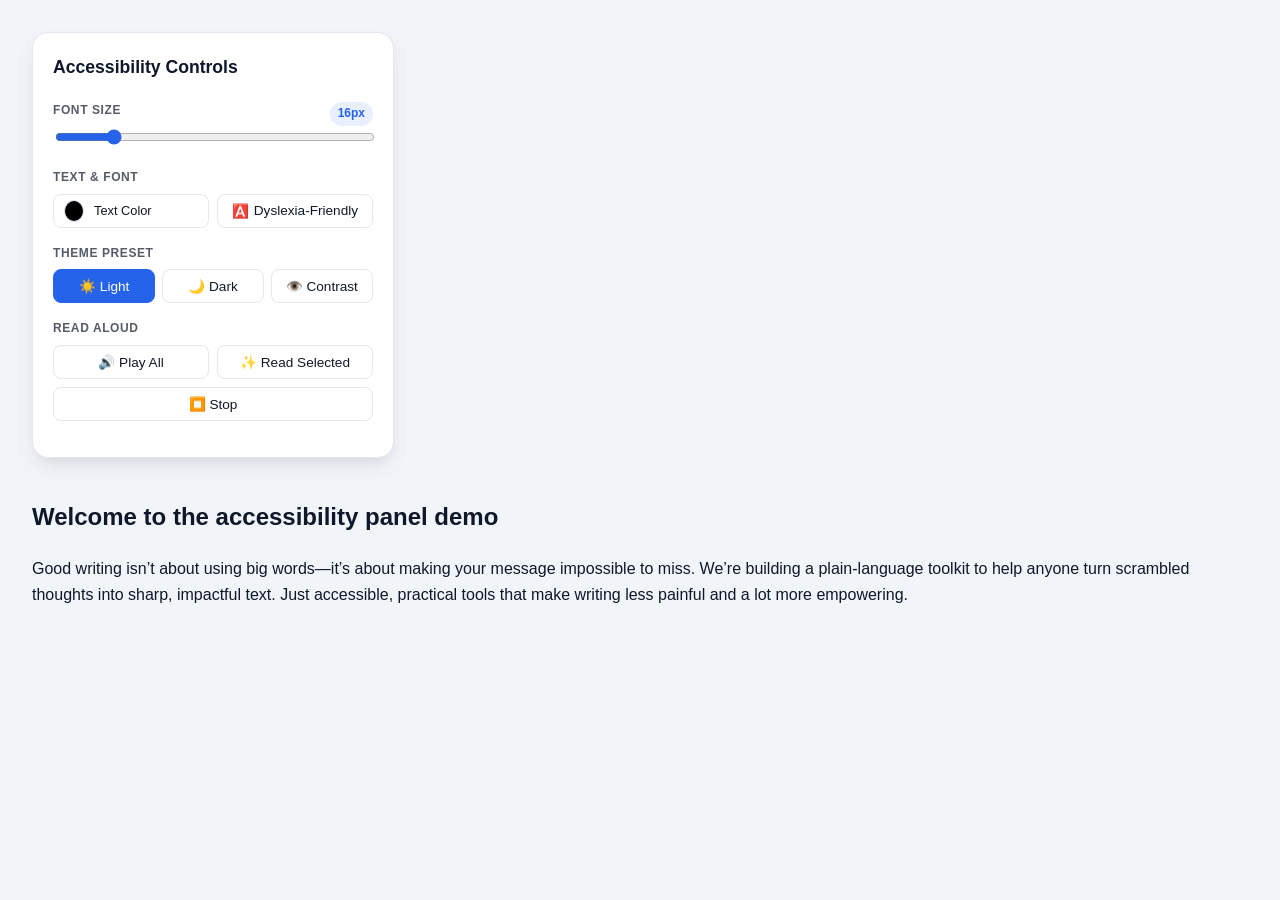
==== index.html @ fb42e6f3 "Add my project files Add  index.html script.js styles.css" ====
<!DOCTYPE html>
<html lang="en">
<head>
  <meta charset="UTF-8">
  <meta name="viewport" content="width=device-width, initial-scale=1.0">
  <title>Accessibility Controls</title>
  <!-- OpenDyslexic Font CDN -->
  <link rel="stylesheet" href="https://fonts.cdnfonts.com/css/open-dyslexic">
  <!-- Local Styles -->
  <link rel="stylesheet" href="styles.css">
</head>
<body>

  <!-- Floating Modern Accessibility Widget -->
  <aside id="accessibility-panel" aria-label="Accessibility Settings">
    <div class="panel-header">
      <h3>Accessibility Controls</h3>
    </div>

    <!-- Font Controls Row -->
    <div class="control-section">
      <div class="field-row">
        <label for="font-slider">Font Size</label>
        <span id="font-size-val" class="badge">16px</span>
      </div>
      <input type="range" id="font-slider" min="14" max="26" value="16">
    </div>

    <!-- Color & Dyslexia Quick Controls -->
    <div class="control-section">
      <label class="section-label">Text & Font</label>
      <div class="grid-2">
        <div class="color-picker-wrapper">
          <input type="color" id="color-picker" value="#000000">
          <span>Text Color</span>
        </div>
        <button id="btn-dyslexia" class="panel-btn" aria-pressed="false">
          <span>🅰️️</span> Dyslexia-Friendly
        </button>
      </div>
    </div>

    <!-- Theme Presets -->
    <div class="control-section">
      <label class="section-label">Theme Preset</label>
      <div class="btn-group">
        <button id="btn-light" class="panel-btn active">☀️ Light</button>
        <button id="btn-dark" class="panel-btn">🌙 Dark</button>
        <button id="btn-contrast" class="panel-btn">👁️️ Contrast</button>
      </div>
    </div>

    <!-- Speech Controls -->
    <div class="control-section">
      <label class="section-label">Read Aloud</label>
      <div class="grid-2">
        <button id="btn-speak" class="panel-btn primary-btn">🔊 Play All</button>
        <button id="btn-speak-selected" class="panel-btn">✨ Read Selected</button>
      </div>
      <div style="margin-top: 0.5rem;">
        <button id="btn-stop" class="panel-btn" style="width: 100%;">⏹️ Stop</button>
      </div>
    </div>
  </aside>

  <!-- Sample Content Area -->
  <main id="content">
    <h2>Welcome to the accessibility panel demo</h2>
    <p>Good writing isn’t about using big words—it’s about making your message impossible to miss. We’re building a plain-language toolkit to help anyone turn scrambled thoughts into sharp, impactful text. Just accessible, practical tools that make writing less painful and a lot more empowering.</p>
  </main>

  <script src="script.js"></script>
</body>
</html>
---- styles.css ----
:root {
  --font-size: 16px;
  --bg-color: #f1f5f9;
  --panel-bg: #ffffff;
  --text-color: #0f172a;
  --border-color: #e2e8f0;
  --accent-color: #2563eb;
  --accent-hover: #1d4ed8;
  --font-family: -apple-system, BlinkMacSystemFont, "Segoe UI", Roboto, Helvetica, Arial, sans-serif;
}

body {
  font-size: var(--font-size);
  background-color: var(--bg-color);
  color: var(--custom-text-color, var(--text-color));
  font-family: var(--font-family);
  transition: background-color 0.25s ease, color 0.25s ease;
  margin: 0;
  padding: 2rem;
  line-height: 1.6;
}

/* Themes */
body.dark-mode {
  --bg-color: #0f172a;
  --panel-bg: #1e293b;
  --text-color: #f8fafc;
  --border-color: #334155;
  --accent-color: #3b82f6;
}

body.high-contrast {
  --bg-color: #000000;
  --panel-bg: #000000;
  --text-color: #ffff00;
  --border-color: #ffff00;
  --accent-color: #ffff00;
}

body.dyslexic-font {
  --font-family: 'OpenDyslexic', 'Comic Sans MS', sans-serif !important;
}

/* Card Aesthetics */
#accessibility-panel {
  background: var(--panel-bg);
  border: 1px solid var(--border-color);
  border-radius: 16px;
  padding: 1.25rem;
  width: 320px;
  box-shadow: 0 10px 25px -5px rgba(0, 0, 0, 0.1), 0 8px 10px -6px rgba(0, 0, 0, 0.05);
  margin-bottom: 2.5rem;
}

.panel-header {
  display: flex;
  align-items: center;
  gap: 0.5rem;
  margin-bottom: 1.25rem;
}

.panel-header h3 {
  margin: 0;
  font-size: 1.1rem;
  font-weight: 700;
  color: var(--text-color);
}

.control-section {
  margin-bottom: 1rem;
}

.section-label, .field-row label {
  display: block;
  font-size: 0.75rem;
  text-transform: uppercase;
  letter-spacing: 0.05em;
  font-weight: 700;
  opacity: 0.7;
  margin-bottom: 0.4rem;
}

.field-row {
  display: flex;
  justify-content: space-between;
  align-items: center;
}

.badge {
  background: rgba(37, 99, 235, 0.1);
  color: var(--accent-color);
  font-size: 0.75rem;
  font-weight: 600;
  padding: 2px 8px;
  border-radius: 12px;
}

/* Layout Grids */
.grid-2 {
  display: grid;
  grid-template-columns: 1fr 1fr;
  gap: 0.5rem;
}

.btn-group {
  display: flex;
  gap: 0.4rem;
}

/* Buttons */
.panel-btn {
  background: transparent;
  color: var(--text-color);
  border: 1px solid var(--border-color);
  padding: 0.5rem 0.75rem;
  border-radius: 8px;
  cursor: pointer;
  font-size: 0.85rem;
  font-weight: 500;
  transition: all 0.15s ease-in-out;
  display: flex;
  align-items: center;
  justify-content: center;
  gap: 0.3rem;
  flex: 1;
}

.panel-btn:hover {
  border-color: var(--accent-color);
  background: rgba(37, 99, 235, 0.05);
}

.panel-btn.active, .panel-btn[aria-pressed="true"] {
  background: var(--accent-color);
  color: #ffffff;
  border-color: var(--accent-color);
}

body.high-contrast .panel-btn.active,
body.high-contrast .panel-btn[aria-pressed="true"] {
  background: #ffff00;
  color: #000000;
}

/* Inputs */
input[type="range"] {
  width: 100%;
  accent-color: var(--accent-color);
  cursor: pointer;
}

.color-picker-wrapper {
  display: flex;
  align-items: center;
  gap: 0.5rem;
  border: 1px solid var(--border-color);
  border-radius: 8px;
  padding: 0.25rem 0.5rem;
  font-size: 0.8rem;
  font-weight: 500;
}

input[type="color"] {
  -webkit-appearance: none;
  border: none;
  width: 24px;
  height: 24px;
  border-radius: 50%;
  cursor: pointer;
  background: none;
}

input[type="color"]::-webkit-color-swatch-wrapper {
  padding: 0;
}

input[type="color"]::-webkit-color-swatch {
  border: 1px solid var(--border-color);
  border-radius: 50%;
}
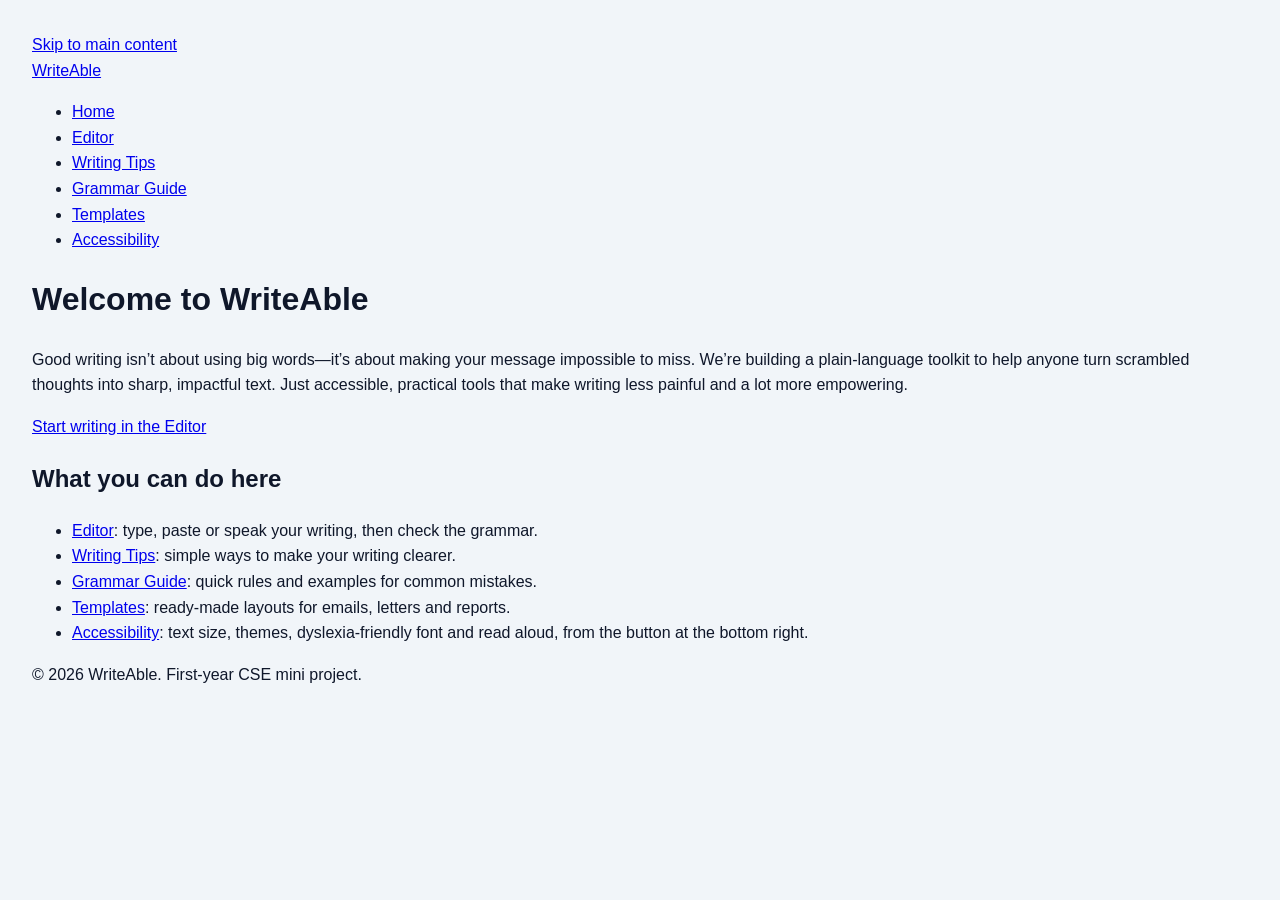
==== commit 532e47e6: "Update index.html" ====
--- a/index.html
+++ b/index.html
@@ -2,73 +2,50 @@
 <html lang="en">
 <head>
   <meta charset="UTF-8">
-  <meta name="viewport" content="width=device-width, initial-scale=1.0">
-  <title>Accessibility Controls</title>
-  <!-- OpenDyslexic Font CDN -->
-  <link rel="stylesheet" href="https://fonts.cdnfonts.com/css/open-dyslexic">
-  <!-- Local Styles -->
-  <link rel="stylesheet" href="styles.css">
+  <meta name="viewport" content="width=device-width, initial-scale=1">
+  <title>Home | WriteAble</title>
+  <link rel="stylesheet" href="css/styles.css">
+  <link rel="stylesheet" href="css/accessibility.css">
+  <script src="js/accessibility.js" defer></script>
 </head>
 <body>
+  <a class="skip-link" href="#main">Skip to main content</a>
 
-  <!-- Floating Modern Accessibility Widget -->
-  <aside id="accessibility-panel" aria-label="Accessibility Settings">
-    <div class="panel-header">
-      <h3>Accessibility Controls</h3>
-    </div>
+  <header>
+    <a class="brand" href="index.html">WriteAble</a>
+    <nav aria-label="Main navigation">
+      <ul>
+        <li><a href="index.html" aria-current="page">Home</a></li>
+        <li><a href="editor.html">Editor</a></li>
+        <li><a href="pages/writing-tips.html">Writing Tips</a></li>
+        <li><a href="pages/grammar-guide.html">Grammar Guide</a></li>
+        <li><a href="pages/templates.html">Templates</a></li>
+        <li><a href="pages/accessibility-guide.html">Accessibility</a></li>
+      </ul>
+    </nav>
+  </header>
 
-    <!-- Font Controls Row -->
-    <div class="control-section">
-      <div class="field-row">
-        <label for="font-slider">Font Size</label>
-        <span id="font-size-val" class="badge">16px</span>
-      </div>
-      <input type="range" id="font-slider" min="14" max="26" value="16">
-    </div>
+  <main id="main" tabindex="-1">
+    <h1>Welcome to WriteAble</h1>
+    <p>Good writing isn’t about using big words—it’s about making your message impossible to miss. We’re building a
+       plain-language toolkit to help anyone turn scrambled thoughts into sharp, impactful text. Just accessible,
+       practical tools that make writing less painful and a lot more empowering.</p>
 
-    <!-- Color & Dyslexia Quick Controls -->
-    <div class="control-section">
-      <label class="section-label">Text & Font</label>
-      <div class="grid-2">
-        <div class="color-picker-wrapper">
-          <input type="color" id="color-picker" value="#000000">
-          <span>Text Color</span>
-        </div>
-        <button id="btn-dyslexia" class="panel-btn" aria-pressed="false">
-          <span>🅰️️</span> Dyslexia-Friendly
-        </button>
-      </div>
-    </div>
+    <p><a class="btn" href="editor.html">Start writing in the Editor</a></p>
 
-    <!-- Theme Presets -->
-    <div class="control-section">
-      <label class="section-label">Theme Preset</label>
-      <div class="btn-group">
-        <button id="btn-light" class="panel-btn active">☀️ Light</button>
-        <button id="btn-dark" class="panel-btn">🌙 Dark</button>
-        <button id="btn-contrast" class="panel-btn">👁️️ Contrast</button>
-      </div>
-    </div>
-
-    <!-- Speech Controls -->
-    <div class="control-section">
-      <label class="section-label">Read Aloud</label>
-      <div class="grid-2">
-        <button id="btn-speak" class="panel-btn primary-btn">🔊 Play All</button>
-        <button id="btn-speak-selected" class="panel-btn">✨ Read Selected</button>
-      </div>
-      <div style="margin-top: 0.5rem;">
-        <button id="btn-stop" class="panel-btn" style="width: 100%;">⏹️ Stop</button>
-      </div>
-    </div>
-  </aside>
-
-  <!-- Sample Content Area -->
-  <main id="content">
-    <h2>Welcome to the accessibility panel demo</h2>
-    <p>Good writing isn’t about using big words—it’s about making your message impossible to miss. We’re building a plain-language toolkit to help anyone turn scrambled thoughts into sharp, impactful text. Just accessible, practical tools that make writing less painful and a lot more empowering.</p>
+    <h2>What you can do here</h2>
+    <ul>
+      <li><a href="editor.html">Editor</a>: type, paste or speak your writing, then check the grammar.</li>
+      <li><a href="pages/writing-tips.html">Writing Tips</a>: simple ways to make your writing clearer.</li>
+      <li><a href="pages/grammar-guide.html">Grammar Guide</a>: quick rules and examples for common mistakes.</li>
+      <li><a href="pages/templates.html">Templates</a>: ready-made layouts for emails, letters and reports.</li>
+      <li><a href="pages/accessibility-guide.html">Accessibility</a>: text size, themes, dyslexia-friendly font and
+          read aloud, from the button at the bottom right.</li>
+    </ul>
   </main>
 
-  <script src="script.js"></script>
+  <footer>
+    <p>&copy; 2026 WriteAble. First-year CSE mini project.</p>
+  </footer>
 </body>
-</html>+</html>
--- a/css/styles.css
+++ b/css/styles.css
@@ -0,0 +1,180 @@
+:root {
+  --font-size: 16px;
+  --bg-color: #f1f5f9;
+  --panel-bg: #ffffff;
+  --text-color: #0f172a;
+  --border-color: #e2e8f0;
+  --accent-color: #2563eb;
+  --accent-hover: #1d4ed8;
+  --font-family: -apple-system, BlinkMacSystemFont, "Segoe UI", Roboto, Helvetica, Arial, sans-serif;
+}
+
+body {
+  font-size: var(--font-size);
+  background-color: var(--bg-color);
+  color: var(--custom-text-color, var(--text-color));
+  font-family: var(--font-family);
+  transition: background-color 0.25s ease, color 0.25s ease;
+  margin: 0;
+  padding: 2rem;
+  line-height: 1.6;
+}
+
+/* Themes */
+body.dark-mode {
+  --bg-color: #0f172a;
+  --panel-bg: #1e293b;
+  --text-color: #f8fafc;
+  --border-color: #334155;
+  --accent-color: #3b82f6;
+}
+
+body.high-contrast {
+  --bg-color: #000000;
+  --panel-bg: #000000;
+  --text-color: #ffff00;
+  --border-color: #ffff00;
+  --accent-color: #ffff00;
+}
+
+body.dyslexic-font {
+  --font-family: 'OpenDyslexic', 'Comic Sans MS', sans-serif !important;
+}
+
+/* Card Aesthetics */
+#accessibility-panel {
+  background: var(--panel-bg);
+  border: 1px solid var(--border-color);
+  border-radius: 16px;
+  padding: 1.25rem;
+  width: 320px;
+  box-shadow: 0 10px 25px -5px rgba(0, 0, 0, 0.1), 0 8px 10px -6px rgba(0, 0, 0, 0.05);
+  margin-bottom: 2.5rem;
+}
+
+.panel-header {
+  display: flex;
+  align-items: center;
+  gap: 0.5rem;
+  margin-bottom: 1.25rem;
+}
+
+.panel-header h3 {
+  margin: 0;
+  font-size: 1.1rem;
+  font-weight: 700;
+  color: var(--text-color);
+}
+
+.control-section {
+  margin-bottom: 1rem;
+}
+
+.section-label, .field-row label {
+  display: block;
+  font-size: 0.75rem;
+  text-transform: uppercase;
+  letter-spacing: 0.05em;
+  font-weight: 700;
+  opacity: 0.7;
+  margin-bottom: 0.4rem;
+}
+
+.field-row {
+  display: flex;
+  justify-content: space-between;
+  align-items: center;
+}
+
+.badge {
+  background: rgba(37, 99, 235, 0.1);
+  color: var(--accent-color);
+  font-size: 0.75rem;
+  font-weight: 600;
+  padding: 2px 8px;
+  border-radius: 12px;
+}
+
+/* Layout Grids */
+.grid-2 {
+  display: grid;
+  grid-template-columns: 1fr 1fr;
+  gap: 0.5rem;
+}
+
+.btn-group {
+  display: flex;
+  gap: 0.4rem;
+}
+
+/* Buttons */
+.panel-btn {
+  background: transparent;
+  color: var(--text-color);
+  border: 1px solid var(--border-color);
+  padding: 0.5rem 0.75rem;
+  border-radius: 8px;
+  cursor: pointer;
+  font-size: 0.85rem;
+  font-weight: 500;
+  transition: all 0.15s ease-in-out;
+  display: flex;
+  align-items: center;
+  justify-content: center;
+  gap: 0.3rem;
+  flex: 1;
+}
+
+.panel-btn:hover {
+  border-color: var(--accent-color);
+  background: rgba(37, 99, 235, 0.05);
+}
+
+.panel-btn.active, .panel-btn[aria-pressed="true"] {
+  background: var(--accent-color);
+  color: #ffffff;
+  border-color: var(--accent-color);
+}
+
+body.high-contrast .panel-btn.active,
+body.high-contrast .panel-btn[aria-pressed="true"] {
+  background: #ffff00;
+  color: #000000;
+}
+
+/* Inputs */
+input[type="range"] {
+  width: 100%;
+  accent-color: var(--accent-color);
+  cursor: pointer;
+}
+
+.color-picker-wrapper {
+  display: flex;
+  align-items: center;
+  gap: 0.5rem;
+  border: 1px solid var(--border-color);
+  border-radius: 8px;
+  padding: 0.25rem 0.5rem;
+  font-size: 0.8rem;
+  font-weight: 500;
+}
+
+input[type="color"] {
+  -webkit-appearance: none;
+  border: none;
+  width: 24px;
+  height: 24px;
+  border-radius: 50%;
+  cursor: pointer;
+  background: none;
+}
+
+input[type="color"]::-webkit-color-swatch-wrapper {
+  padding: 0;
+}
+
+input[type="color"]::-webkit-color-swatch {
+  border: 1px solid var(--border-color);
+  border-radius: 50%;
+}
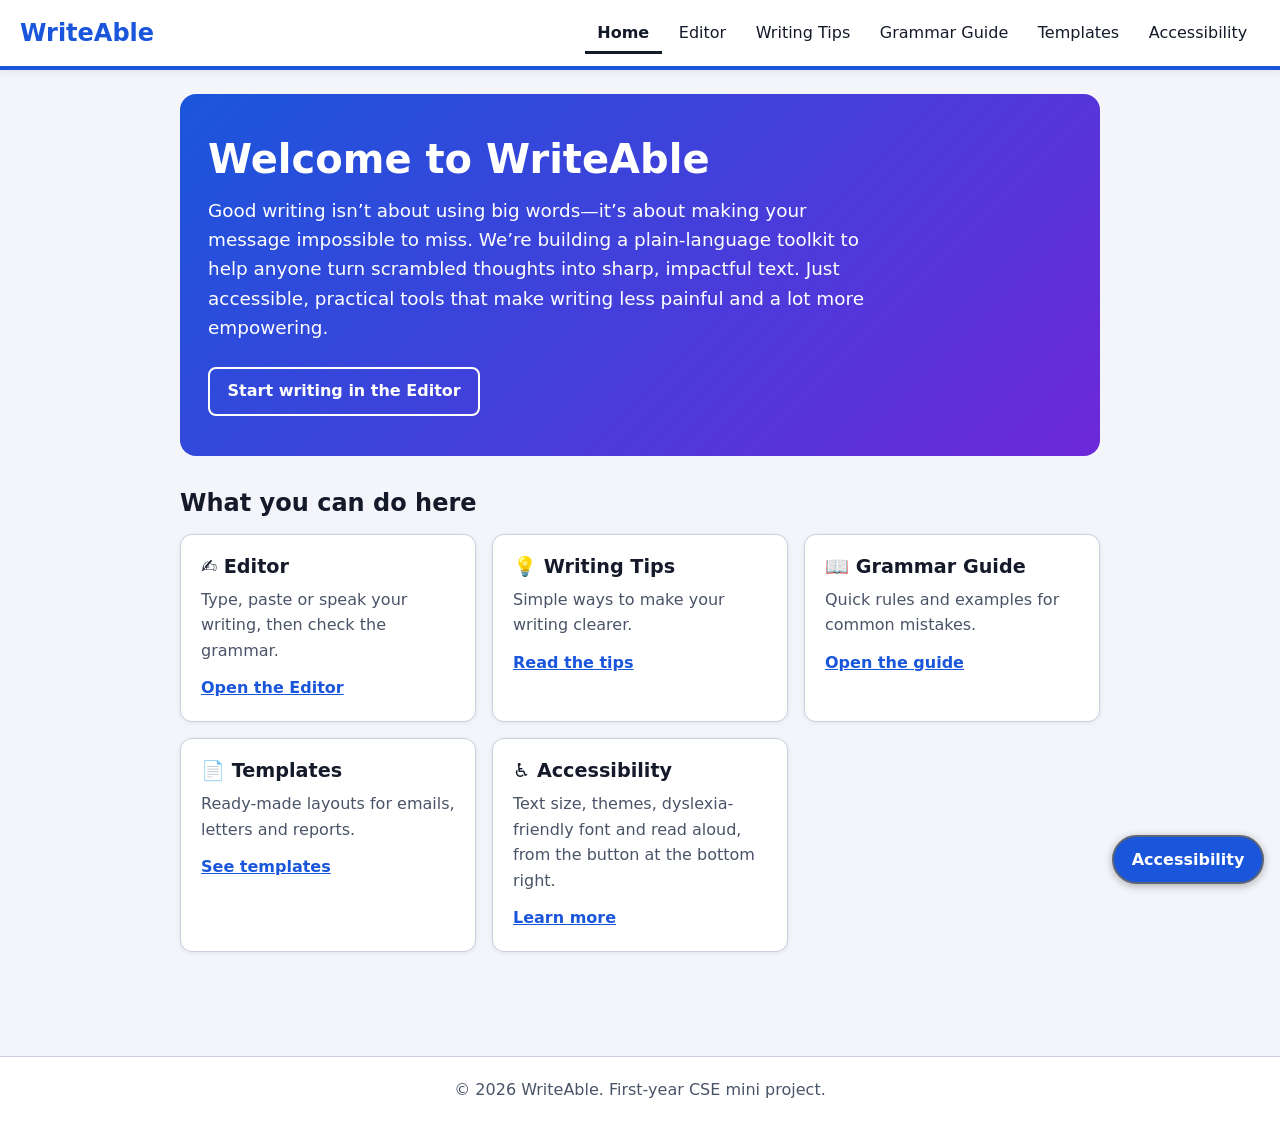
==== commit b6425085: "Update index.html" ====
--- a/index.html
+++ b/index.html
@@ -26,22 +26,46 @@
   </header>
 
   <main id="main" tabindex="-1">
-    <h1>Welcome to WriteAble</h1>
-    <p>Good writing isn’t about using big words—it’s about making your message impossible to miss. We’re building a
-       plain-language toolkit to help anyone turn scrambled thoughts into sharp, impactful text. Just accessible,
-       practical tools that make writing less painful and a lot more empowering.</p>
-
-    <p><a class="btn" href="editor.html">Start writing in the Editor</a></p>
+    <section class="hero">
+      <h1>Welcome to WriteAble</h1>
+      <p>Good writing isn’t about using big words—it’s about making your message impossible to miss. We’re building a
+         plain-language toolkit to help anyone turn scrambled thoughts into sharp, impactful text. Just accessible,
+         practical tools that make writing less painful and a lot more empowering.</p>
+      <a class="btn" href="editor.html">Start writing in the Editor</a>
+    </section>
 
     <h2>What you can do here</h2>
-    <ul>
-      <li><a href="editor.html">Editor</a>: type, paste or speak your writing, then check the grammar.</li>
-      <li><a href="pages/writing-tips.html">Writing Tips</a>: simple ways to make your writing clearer.</li>
-      <li><a href="pages/grammar-guide.html">Grammar Guide</a>: quick rules and examples for common mistakes.</li>
-      <li><a href="pages/templates.html">Templates</a>: ready-made layouts for emails, letters and reports.</li>
-      <li><a href="pages/accessibility-guide.html">Accessibility</a>: text size, themes, dyslexia-friendly font and
-          read aloud, from the button at the bottom right.</li>
-    </ul>
+    <div class="cards">
+      <article class="card">
+        <h3><span aria-hidden="true">✍️</span> Editor</h3>
+        <p>Type, paste or speak your writing, then check the grammar.</p>
+        <a href="editor.html">Open the Editor</a>
+      </article>
+
+      <article class="card">
+        <h3><span aria-hidden="true">💡</span> Writing Tips</h3>
+        <p>Simple ways to make your writing clearer.</p>
+        <a href="pages/writing-tips.html">Read the tips</a>
+      </article>
+
+      <article class="card">
+        <h3><span aria-hidden="true">📖</span> Grammar Guide</h3>
+        <p>Quick rules and examples for common mistakes.</p>
+        <a href="pages/grammar-guide.html">Open the guide</a>
+      </article>
+
+      <article class="card">
+        <h3><span aria-hidden="true">📄</span> Templates</h3>
+        <p>Ready-made layouts for emails, letters and reports.</p>
+        <a href="pages/templates.html">See templates</a>
+      </article>
+
+      <article class="card">
+        <h3><span aria-hidden="true">♿</span> Accessibility</h3>
+        <p>Text size, themes, dyslexia-friendly font and read aloud, from the button at the bottom right.</p>
+        <a href="pages/accessibility-guide.html">Learn more</a>
+      </article>
+    </div>
   </main>
 
   <footer>
--- a/css/styles.css
+++ b/css/styles.css
@@ -1,180 +1,309 @@
+/* =====================================================================
+   WriteAble - main site styles
+   Header, navigation, page layout, buttons, voice-input row, footer.
+   Loaded first on every page. Other files add to it:
+     editor.css         -> editor page
+     pages.css          -> pages/ content pages
+     accessibility.css  -> Accessibility button, themes, text size
+   ===================================================================== */
+
 :root {
-  --font-size: 16px;
-  --bg-color: #f1f5f9;
-  --panel-bg: #ffffff;
-  --text-color: #0f172a;
-  --border-color: #e2e8f0;
-  --accent-color: #2563eb;
-  --accent-hover: #1d4ed8;
-  --font-family: -apple-system, BlinkMacSystemFont, "Segoe UI", Roboto, Helvetica, Arial, sans-serif;
+  --bg: #f3f5fa;
+  --surface: #ffffff;
+  --text: #141a2a;
+  --muted: #4a5468;
+  --primary: #1a56db;
+  --primary-dark: #1543b0;
+  --border: #c9d0de;
+  --danger: #b3261e;
+}
+
+*,
+*::before,
+*::after {
+  box-sizing: border-box;
+}
+
+[hidden] {
+  display: none !important;
 }
 
 body {
-  font-size: var(--font-size);
-  background-color: var(--bg-color);
-  color: var(--custom-text-color, var(--text-color));
-  font-family: var(--font-family);
-  transition: background-color 0.25s ease, color 0.25s ease;
   margin: 0;
-  padding: 2rem;
+  font-family: "Segoe UI", system-ui, -apple-system, Roboto, Arial, sans-serif;
   line-height: 1.6;
-}
-
-/* Themes */
-body.dark-mode {
-  --bg-color: #0f172a;
-  --panel-bg: #1e293b;
-  --text-color: #f8fafc;
-  --border-color: #334155;
-  --accent-color: #3b82f6;
-}
-
-body.high-contrast {
-  --bg-color: #000000;
-  --panel-bg: #000000;
-  --text-color: #ffff00;
-  --border-color: #ffff00;
-  --accent-color: #ffff00;
-}
-
-body.dyslexic-font {
-  --font-family: 'OpenDyslexic', 'Comic Sans MS', sans-serif !important;
-}
-
-/* Card Aesthetics */
-#accessibility-panel {
-  background: var(--panel-bg);
-  border: 1px solid var(--border-color);
-  border-radius: 16px;
+  background: var(--bg);
+  color: var(--text);
+  display: flex;
+  flex-direction: column;
+  min-height: 100vh;
+}
+
+/* ---------- skip link (shows only when focused with the keyboard) ---------- */
+.skip-link {
+  position: absolute;
+  left: 0.5rem;
+  top: -4rem;
+  z-index: 10000;
+  padding: 0.6rem 1rem;
+  background: #000000;
+  color: #ffffff;
+  border: 2px solid #ffffff;
+  border-radius: 0.5rem;
+  text-decoration: none;
+}
+
+.skip-link:focus {
+  top: 0.5rem;
+}
+
+/* ---------- header and navigation ---------- */
+header {
+  display: flex;
+  flex-wrap: wrap;
+  align-items: center;
+  justify-content: space-between;
+  gap: 0.75rem 1.5rem;
+  padding: 0.75rem 1.25rem;
+  background: var(--surface);
+  border-bottom: 1px solid var(--border);
+}
+
+.brand {
+  font-size: 1.5rem;
+  font-weight: 800;
+  color: var(--primary);
+  text-decoration: none;
+}
+
+nav ul {
+  display: flex;
+  flex-wrap: wrap;
+  gap: 0.25rem;
+  margin: 0;
+  padding: 0;
+  list-style: none;
+}
+
+nav a {
+  display: inline-block;
+  padding: 0.5rem 0.8rem;
+  color: var(--text);
+  font-weight: 500;
+  text-decoration: none;
+}
+
+nav a:hover {
+  text-decoration: underline;
+}
+
+/* the page you are on: a bar under the link (works in every theme) */
+nav a[aria-current="page"] {
+  font-weight: 700;
+  box-shadow: inset 0 -3px 0 currentColor;
+}
+
+/* ---------- page content ---------- */
+main {
+  flex: 1 0 auto;
+  width: 100%;
+  max-width: 60rem;
+  margin: 0 auto;
+  padding: 1.5rem 1.25rem 2.5rem;
+}
+
+main:focus {
+  outline: none;
+}
+
+h1,
+h2,
+h3 {
+  line-height: 1.25;
+}
+
+h1 {
+  font-size: 2rem;
+  margin: 0 0 1rem;
+}
+
+h2 {
+  font-size: 1.5rem;
+  margin: 1.75rem 0 0.75rem;
+}
+
+a {
+  color: var(--primary);
+}
+
+:focus-visible {
+  outline: 3px solid var(--primary);
+  outline-offset: 2px;
+}
+
+/* ---------- buttons ---------- */
+button {
+  display: inline-block;
+  min-height: 44px;
+  padding: 0.6rem 1.1rem;
+  font: inherit;
+  font-weight: 600;
+  color: #ffffff;
+  background: var(--primary);
+  border: 2px solid var(--primary);
+  border-radius: 0.5rem;
+  cursor: pointer;
+}
+
+button:hover:not(:disabled) {
+  background: var(--primary-dark);
+  border-color: var(--primary-dark);
+}
+
+button:disabled {
+  opacity: 0.6;
+  cursor: not-allowed;
+}
+
+/* a link that looks like a button (home page "Start writing") */
+a.btn {
+  display: inline-block;
+  padding: 0.6rem 1.1rem;
+  font-weight: 600;
+  color: var(--primary);
+  border: 2px solid currentColor;
+  border-radius: 0.5rem;
+  text-decoration: none;
+}
+
+a.btn:hover {
+  text-decoration: underline;
+}
+
+/* ---------- voice input row (Editor page) ---------- */
+.voice-row {
+  display: flex;
+  flex-wrap: wrap;
+  align-items: center;
+  gap: 1rem;
+  margin: 1rem 0;
+}
+
+button.btn.is-listening {
+  background: var(--danger);
+  border-color: var(--danger);
+}
+
+.listening {
+  color: var(--danger);
+  font-weight: 700;
+}
+
+.msg {
+  margin: 0.75rem 0;
+  padding: 0.6rem 0.9rem;
+  border: 2px solid currentColor;
+  border-radius: 0.5rem;
+}
+
+/* ---------- basic editor layout (editor.css can refine it) ---------- */
+textarea {
+  display: block;
+  width: 100%;
+  padding: 0.75rem;
+  font: inherit;
+  color: var(--text);
+  background: var(--surface);
+  border: 2px solid var(--border);
+  border-radius: 0.5rem;
+}
+
+.editor-buttons {
+  display: flex;
+  flex-wrap: wrap;
+  gap: 0.75rem;
+  margin: 0.75rem 0;
+}
+
+.writing-counts {
+  display: flex;
+  flex-wrap: wrap;
+  gap: 1.5rem;
+  margin: 0.5rem 0;
+}
+
+/* ---------- footer ---------- */
+footer {
+  margin-top: 2rem;
   padding: 1.25rem;
-  width: 320px;
-  box-shadow: 0 10px 25px -5px rgba(0, 0, 0, 0.1), 0 8px 10px -6px rgba(0, 0, 0, 0.05);
-  margin-bottom: 2.5rem;
-}
-
-.panel-header {
-  display: flex;
-  align-items: center;
-  gap: 0.5rem;
-  margin-bottom: 1.25rem;
-}
-
-.panel-header h3 {
+  text-align: center;
+  color: var(--muted);
+  background: var(--surface);
+  border-top: 1px solid var(--border);
+}
+
+footer p {
   margin: 0;
-  font-size: 1.1rem;
-  font-weight: 700;
-  color: var(--text-color);
-}
-
-.control-section {
-  margin-bottom: 1rem;
-}
-
-.section-label, .field-row label {
-  display: block;
-  font-size: 0.75rem;
-  text-transform: uppercase;
-  letter-spacing: 0.05em;
-  font-weight: 700;
-  opacity: 0.7;
-  margin-bottom: 0.4rem;
-}
-
-.field-row {
-  display: flex;
-  justify-content: space-between;
-  align-items: center;
-}
-
-.badge {
-  background: rgba(37, 99, 235, 0.1);
-  color: var(--accent-color);
-  font-size: 0.75rem;
+}
+
+/* ---------- header polish ---------- */
+header {
+  border-bottom: 4px solid var(--primary);
+  box-shadow: 0 2px 8px rgba(20, 26, 42, 0.08);
+}
+
+/* ---------- home page: welcome banner ---------- */
+.hero {
+  margin-bottom: 2rem;
+  padding: 2.5rem 1.75rem;
+  color: #ffffff;
+  background: linear-gradient(135deg, #1a56db, #6d28d9);
+  border-radius: 1rem;
+}
+
+.hero h1 {
+  margin: 0 0 0.75rem;
+  font-size: 2.5rem;
+  color: #ffffff;
+}
+
+.hero p {
+  max-width: 42rem;
+  margin: 0 0 1.5rem;
+  font-size: 1.15rem;
+  color: #ffffff;
+}
+
+.hero a.btn {
+  color: #ffffff;
+}
+
+/* ---------- home page: feature cards ---------- */
+.cards {
+  display: grid;
+  grid-template-columns: repeat(auto-fit, minmax(15rem, 1fr));
+  gap: 1rem;
+  margin: 1rem 0 2rem;
+}
+
+.card {
+  padding: 1.25rem;
+  background: var(--surface);
+  border: 1px solid var(--border);
+  border-radius: 0.75rem;
+  box-shadow: 0 1px 4px rgba(20, 26, 42, 0.08);
+}
+
+.card h3 {
+  margin: 0 0 0.5rem;
+  font-size: 1.2rem;
+}
+
+.card p {
+  margin: 0 0 0.75rem;
+  color: var(--muted);
+}
+
+.card a {
   font-weight: 600;
-  padding: 2px 8px;
-  border-radius: 12px;
-}
-
-/* Layout Grids */
-.grid-2 {
-  display: grid;
-  grid-template-columns: 1fr 1fr;
-  gap: 0.5rem;
-}
-
-.btn-group {
-  display: flex;
-  gap: 0.4rem;
-}
-
-/* Buttons */
-.panel-btn {
-  background: transparent;
-  color: var(--text-color);
-  border: 1px solid var(--border-color);
-  padding: 0.5rem 0.75rem;
-  border-radius: 8px;
-  cursor: pointer;
-  font-size: 0.85rem;
-  font-weight: 500;
-  transition: all 0.15s ease-in-out;
-  display: flex;
-  align-items: center;
-  justify-content: center;
-  gap: 0.3rem;
-  flex: 1;
-}
-
-.panel-btn:hover {
-  border-color: var(--accent-color);
-  background: rgba(37, 99, 235, 0.05);
-}
-
-.panel-btn.active, .panel-btn[aria-pressed="true"] {
-  background: var(--accent-color);
-  color: #ffffff;
-  border-color: var(--accent-color);
-}
-
-body.high-contrast .panel-btn.active,
-body.high-contrast .panel-btn[aria-pressed="true"] {
-  background: #ffff00;
-  color: #000000;
-}
-
-/* Inputs */
-input[type="range"] {
-  width: 100%;
-  accent-color: var(--accent-color);
-  cursor: pointer;
-}
-
-.color-picker-wrapper {
-  display: flex;
-  align-items: center;
-  gap: 0.5rem;
-  border: 1px solid var(--border-color);
-  border-radius: 8px;
-  padding: 0.25rem 0.5rem;
-  font-size: 0.8rem;
-  font-weight: 500;
-}
-
-input[type="color"] {
-  -webkit-appearance: none;
-  border: none;
-  width: 24px;
-  height: 24px;
-  border-radius: 50%;
-  cursor: pointer;
-  background: none;
-}
-
-input[type="color"]::-webkit-color-swatch-wrapper {
-  padding: 0;
-}
-
-input[type="color"]::-webkit-color-swatch {
-  border: 1px solid var(--border-color);
-  border-radius: 50%;
-}
+}
--- a/css/accessibility.css
+++ b/css/accessibility.css
@@ -0,0 +1,225 @@
+/* =====================================================================
+   WriteAble - accessibility toolbar + themes
+   Pairs with js/accessibility.js
+
+   The script sets these attributes on <html>:
+     data-text-size = 100 | 115 | 130 | 150
+     data-theme     = light | dark | contrast
+     data-spacing   = on | off
+   ===================================================================== */
+
+/* ---------- toolbar colours (change with the theme) ---------- */
+:root {
+  --a11y-bg: #ffffff;
+  --a11y-text: #1a1a1a;
+  --a11y-border: #5b6475;
+  --a11y-accent: #1a56db;
+  --a11y-accent-text: #ffffff;
+}
+
+html[data-theme="dark"] {
+  --a11y-bg: #1b1e24;
+  --a11y-text: #e8eaed;
+  --a11y-border: #7a8294;
+  --a11y-accent: #8ab4f8;
+  --a11y-accent-text: #101216;
+
+  --site-bg: #121418;
+  --site-surface: #1b1e24;
+  --site-text: #e8eaed;
+  --site-link: #8ab4f8;
+  --site-border: #3a3f4a;
+  --site-button: #2d3340;
+}
+
+html[data-theme="contrast"] {
+  --a11y-bg: #000000;
+  --a11y-text: #ffffff;
+  --a11y-border: #ffffff;
+  --a11y-accent: #ffd400;
+  --a11y-accent-text: #000000;
+
+  --site-bg: #000000;
+  --site-surface: #000000;
+  --site-text: #ffffff;
+  --site-link: #ffd400;
+  --site-border: #ffffff;
+  --site-button: #000000;
+}
+
+/* ---------- text size ---------- */
+html[data-text-size="115"] { font-size: 115%; }
+html[data-text-size="130"] { font-size: 130%; }
+html[data-text-size="150"] { font-size: 150%; }
+
+/* ---------- wider spacing (easier reading for many people) ---------- */
+html[data-spacing="on"] body,
+html[data-spacing="on"] p,
+html[data-spacing="on"] li,
+html[data-spacing="on"] textarea {
+  line-height: 1.8 !important;
+  letter-spacing: 0.05em;
+  word-spacing: 0.12em;
+}
+
+/* ---------- dyslexia-friendly font ---------- */
+html[data-font="dyslexic"] body,
+html[data-font="dyslexic"] body * {
+  font-family: 'Open-Dyslexic', 'OpenDyslexic', 'Comic Sans MS', sans-serif !important;
+}
+
+/* ---------- dark + high-contrast site overrides ---------- */
+html[data-theme]:not([data-theme="light"]) body,
+html[data-theme]:not([data-theme="light"]) main {
+  background: var(--site-bg) !important;
+  color: var(--site-text) !important;
+}
+
+html[data-theme]:not([data-theme="light"]) header,
+html[data-theme]:not([data-theme="light"]) footer,
+html[data-theme]:not([data-theme="light"]) section,
+html[data-theme]:not([data-theme="light"]) article,
+html[data-theme]:not([data-theme="light"]) textarea,
+html[data-theme]:not([data-theme="light"]) pre,
+html[data-theme]:not([data-theme="light"]) th,
+html[data-theme]:not([data-theme="light"]) td,
+html[data-theme]:not([data-theme="light"]) .suggestion-card {
+  background: var(--site-surface) !important;
+  color: var(--site-text) !important;
+  border-color: var(--site-border) !important;
+}
+
+html[data-theme]:not([data-theme="light"]) h1,
+html[data-theme]:not([data-theme="light"]) h2,
+html[data-theme]:not([data-theme="light"]) h3,
+html[data-theme]:not([data-theme="light"]) h4,
+html[data-theme]:not([data-theme="light"]) p,
+html[data-theme]:not([data-theme="light"]) li,
+html[data-theme]:not([data-theme="light"]) dt,
+html[data-theme]:not([data-theme="light"]) dd,
+html[data-theme]:not([data-theme="light"]) label,
+html[data-theme]:not([data-theme="light"]) span,
+html[data-theme]:not([data-theme="light"]) strong {
+  color: var(--site-text) !important;
+}
+
+html[data-theme]:not([data-theme="light"]) a {
+  color: var(--site-link) !important;
+}
+
+html[data-theme]:not([data-theme="light"]) button:not(.a11y-btn):not(.a11y-toggle) {
+  background: var(--site-button) !important;
+  color: var(--site-text) !important;
+  border: 2px solid var(--site-border) !important;
+}
+
+html[data-theme]:not([data-theme="light"]) textarea::placeholder {
+  color: var(--site-text);
+  opacity: 0.7;
+}
+
+/* ---------- floating accessibility button ---------- */
+.a11y-toggle {
+  position: fixed;
+  right: 1rem;
+  bottom: 1rem;
+  z-index: 9999;
+  min-height: 44px;
+  padding: 0.6rem 1.1rem;
+  border: 2px solid var(--a11y-border);
+  border-radius: 999px;
+  background: var(--a11y-accent);
+  color: var(--a11y-accent-text);
+  font: inherit;
+  font-weight: 600;
+  cursor: pointer;
+  box-shadow: 0 2px 8px rgba(0, 0, 0, 0.3);
+}
+
+/* ---------- the panel ---------- */
+.a11y-panel {
+  position: fixed;
+  right: 1rem;
+  bottom: 4.5rem;
+  z-index: 9999;
+  box-sizing: border-box;
+  width: min(21rem, calc(100vw - 2rem));
+  max-height: calc(100vh - 6rem);
+  overflow-y: auto;
+  padding: 1rem;
+  border: 2px solid var(--a11y-border);
+  border-radius: 0.75rem;
+  background: var(--a11y-bg);
+  color: var(--a11y-text);
+  box-shadow: 0 6px 24px rgba(0, 0, 0, 0.35);
+}
+
+.a11y-panel[hidden] {
+  display: none;
+}
+
+.a11y-label {
+  margin: 0.75rem 0 0.35rem;
+  font-weight: 700;
+}
+
+.a11y-label:first-child {
+  margin-top: 0;
+}
+
+.a11y-row {
+  display: flex;
+  flex-wrap: wrap;
+  gap: 0.5rem;
+}
+
+.a11y-btn {
+  min-height: 40px;
+  padding: 0.4rem 0.8rem;
+  border: 2px solid var(--a11y-border);
+  border-radius: 0.5rem;
+  background: transparent;
+  color: var(--a11y-text);
+  font: inherit;
+  cursor: pointer;
+}
+
+.a11y-btn[aria-pressed="true"] {
+  background: var(--a11y-accent);
+  border-color: var(--a11y-accent);
+  color: var(--a11y-accent-text);
+}
+
+/* make sure the text on blue buttons is always dark/light enough to read */
+html .a11y-btn[aria-pressed="true"],
+html .a11y-toggle {
+  color: var(--a11y-accent-text) !important;
+}
+
+.a11y-status {
+  min-height: 1.3em;
+  margin: 0.75rem 0 0;
+  font-size: 0.9rem;
+}
+
+/* ---------- keyboard focus ---------- */
+.a11y-toggle:focus-visible,
+.a11y-btn:focus-visible {
+  outline: 3px solid var(--a11y-text);
+  outline-offset: 3px;
+}
+
+@media (prefers-reduced-motion: reduce) {
+  .a11y-toggle,
+  .a11y-panel,
+  .a11y-btn {
+    transition: none;
+  }
+}
+
+@media print {
+  .a11y-toggle,
+  .a11y-panel {
+    display: none;
+  }
+}
